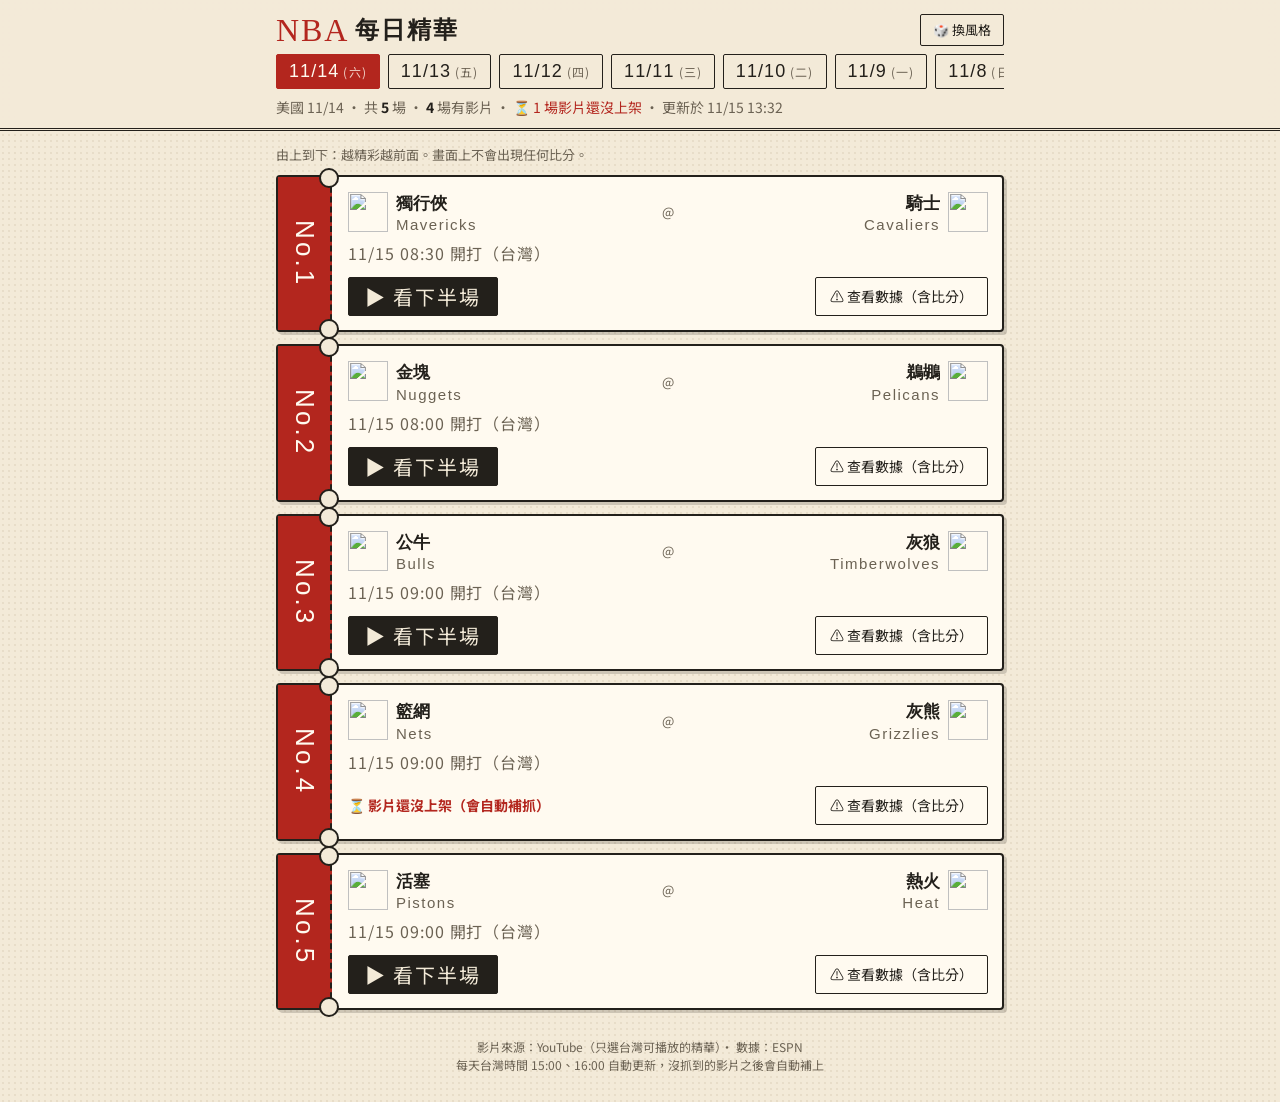
==== docs/index.html @ 46b01b5a "套用 C/D/E 三種主題並隨機切換 - C 復古票根、D 球衣撞色、E 電視轉播（docs/skins.css） - 每次開啟隨機選一種，右上「🎲 換風格」可切換，?skin=C 可指定 - D 主" ====
<!doctype html>
<html lang="zh-Hant">
<head>
<meta charset="utf-8">
<meta name="viewport" content="width=device-width, initial-scale=1, viewport-fit=cover">
<title>NBA 每日精華</title>
<meta name="description" content="每天 NBA 比賽精華，依精彩程度排序，不暴雷。">
<meta name="theme-color" content="#0f1115">
<link rel="icon" href="data:image/svg+xml,<svg xmlns='http://www.w3.org/2000/svg' viewBox='0 0 100 100'><text y='.9em' font-size='90'>🏀</text></svg>">
<link rel="preconnect" href="https://fonts.googleapis.com">
<link rel="preconnect" href="https://fonts.gstatic.com" crossorigin>
<link href="https://fonts.googleapis.com/css2?family=Anton&family=Barlow+Condensed:ital,wght@0,600;1,700;1,800&family=Bebas+Neue&family=Noto+Sans+TC:wght@400;700;900&family=Noto+Serif+TC:wght@700;900&display=swap" rel="stylesheet">
<script>
  // 隨機挑一種風格（C 復古票根 / D 球衣撞色 / E 電視轉播），網址 ?skin=C 可指定
  (function () {
    var S = ["C", "D", "E"], q = new URLSearchParams(location.search).get("skin");
    document.documentElement.dataset.skin = S.indexOf(q) >= 0 ? q : S[Math.floor(Math.random() * S.length)];
  })();
</script>
<link rel="stylesheet" href="style.css">
<link rel="stylesheet" href="skins.css">
</head>
<body>
<header class="top">
  <div class="wrap">
    <div class="titlebar">
      <h1><span class="h1a">NBA</span><span class="h1b">每日精華</span></h1>
      <button class="skin-btn" id="skin-btn" type="button" title="換一種風格">🎲 換風格</button>
    </div>
    <nav class="dates" id="dates" aria-label="選擇日期"></nav>
    <p class="summary" id="summary"></p>
  </div>
</header>

<main class="wrap">
  <p class="hint">由上到下：越精彩越前面。畫面上不會出現任何比分。</p>
  <ol class="games" id="games"></ol>
  <p class="empty" id="empty" hidden></p>
</main>

<footer class="wrap foot">
  影片來源：YouTube（只選台灣可播放的精華）· 數據：ESPN<br>
  每天台灣時間 15:00、16:00 自動更新，沒抓到的影片之後會自動補上
</footer>

<template id="tpl-game">
  <li class="game">
    <span class="stub"></span>
    <div class="row">
      <span class="rank"></span>
      <div class="teams">
        <div class="team away"><img alt="" loading="lazy"><span class="name"></span></div>
        <span class="at">@</span>
        <div class="team home"><img alt="" loading="lazy"><span class="name"></span></div>
      </div>
    </div>
    <div class="meta"><span class="time"></span><span class="tag"></span></div>
    <div class="actions">
      <button class="btn primary play" type="button">▶ 看下半場</button>
      <span class="status"></span>
      <button class="btn ghost box" type="button">⚠️ 查看數據（含比分）</button>
    </div>
    <div class="player" hidden>
      <div class="frame">
        <div class="yt"></div>
        <div class="cover">
          <button class="cover-btn" type="button">▶</button>
          <span class="cover-text"></span>
        </div>
      </div>
      <button class="btn sound" type="button" hidden></button>
      <div class="controls">
        <button class="btn small back30" type="button">⏪ 30 秒</button>
        <button class="btn small half" type="button">下半場</button>
        <button class="btn small fromstart" type="button">從頭看</button>
        <button class="btn small fs" type="button">⛶ 全螢幕</button>
        <button class="btn small close" type="button">✕ 關閉</button>
      </div>
    </div>
    <div class="boxscore" hidden></div>
  </li>
</template>

<script src="app.js"></script>
</body>
</html>
---- docs/style.css ----
:root {
  --bg: #0f1115;
  --surface: #181b22;
  --surface-2: #20242d;
  --border: #2a2f3a;
  --text: #e8eaee;
  --muted: #8b93a3;
  --accent: #ff7a1a;
  --accent-text: #1a0d02;
  --warn: #f2b84b;
  --radius: 14px;
  color-scheme: dark;
}
@media (prefers-color-scheme: light) {
  :root:not([data-theme="dark"]) {
    --bg: #f4f5f7;
    --surface: #ffffff;
    --surface-2: #eef0f3;
    --border: #dde1e7;
    --text: #15181e;
    --muted: #5f6878;
    --accent: #e8620a;
    --accent-text: #ffffff;
    --warn: #a86a00;
    color-scheme: light;
  }
}

* { box-sizing: border-box; }
html { -webkit-text-size-adjust: 100%; }
body {
  margin: 0;
  background: var(--bg);
  color: var(--text);
  font: 16px/1.5 -apple-system, BlinkMacSystemFont, "Segoe UI", "PingFang TC", "Noto Sans TC", "Microsoft JhengHei", sans-serif;
  overflow-x: hidden;
}
.wrap { max-width: 760px; margin: 0 auto; padding: 0 16px; }

/* ---------- header ---------- */
.top {
  position: sticky; top: 0; z-index: 10;
  background: color-mix(in srgb, var(--bg) 88%, transparent);
  backdrop-filter: blur(10px);
  -webkit-backdrop-filter: blur(10px);
  border-bottom: 1px solid var(--border);
  padding-top: env(safe-area-inset-top);
}
.titlebar { display: flex; align-items: center; justify-content: space-between; gap: 10px; padding: 14px 0 8px; }
h1 { font-size: 20px; margin: 0; letter-spacing: .02em; display: flex; gap: 6px; align-items: center; }
.skin-btn { font: inherit; font-size: 13px; border: 1px solid var(--border); background: var(--surface); color: var(--text); border-radius: 999px; padding: 5px 12px; cursor: pointer; flex: 0 0 auto; }
.stub { display: none; }
.dates {
  display: flex; gap: 8px; overflow-x: auto; padding-bottom: 8px;
  scrollbar-width: none;
}
.dates::-webkit-scrollbar { display: none; }
.date-chip {
  flex: 0 0 auto;
  border: 1px solid var(--border); background: var(--surface);
  color: var(--text); border-radius: 999px;
  padding: 6px 12px; font: inherit; font-size: 14px; cursor: pointer;
}
.date-chip small { color: var(--muted); margin-left: 4px; }
.date-chip[aria-current="true"] { background: var(--accent); border-color: var(--accent); color: var(--accent-text); }
.date-chip[aria-current="true"] small { color: inherit; opacity: .8; }
.summary { margin: 0; padding: 0 0 10px; font-size: 14px; color: var(--muted); }
.summary b { color: var(--text); }
.summary .waiting { color: var(--warn); }

.hint { color: var(--muted); font-size: 13px; margin: 14px 0 10px; }
.empty { color: var(--muted); text-align: center; padding: 40px 0; }

/* ---------- game card ---------- */
.games { list-style: none; margin: 0; padding: 0; display: grid; gap: 12px; }
.game {
  position: relative;
  background: var(--surface); border: 1px solid var(--border);
  border-radius: var(--radius); padding: 14px;
}
.row { display: flex; align-items: center; gap: 12px; }
.rank {
  flex: 0 0 28px; height: 28px; border-radius: 50%;
  display: grid; place-items: center;
  background: var(--surface-2); color: var(--muted);
  font-size: 13px; font-weight: 700;
}
.teams { flex: 1; display: flex; align-items: center; gap: 8px; min-width: 0; }
.team { flex: 1; display: flex; align-items: center; gap: 8px; min-width: 0; }
.team.home { flex-direction: row-reverse; text-align: right; }
.team img { width: 40px; height: 40px; object-fit: contain; flex: 0 0 auto; }
.team .name { font-weight: 700; font-size: 17px; white-space: nowrap; overflow: hidden; text-overflow: ellipsis; }
.team .name small { display: block; font-weight: 400; font-size: 12px; color: var(--muted); }
.at { color: var(--muted); font-size: 13px; flex: 0 0 auto; }

.meta { display: flex; gap: 10px; flex-wrap: wrap; margin: 8px 0 0 40px; font-size: 13px; color: var(--muted); }
.tag:empty { display: none; }
.tag { background: var(--surface-2); border-radius: 6px; padding: 0 6px; }

.actions { display: flex; flex-wrap: wrap; align-items: center; gap: 8px; margin-top: 12px; }
.status { font-size: 14px; color: var(--warn); }
.status:empty { display: none; }
.actions .box { margin-left: auto; }

.btn {
  font: inherit; font-size: 14px; cursor: pointer;
  border-radius: 10px; padding: 8px 14px;
  border: 1px solid var(--border); background: var(--surface-2); color: var(--text);
}
.btn.primary { background: var(--accent); border-color: var(--accent); color: var(--accent-text); font-weight: 700; }
.btn.ghost { background: transparent; color: var(--muted); }
.btn.small { padding: 6px 10px; font-size: 13px; }
.btn:disabled { opacity: .4; cursor: default; }
.btn[hidden] { display: none; }

/* ---------- player ---------- */
.player { margin-top: 12px; }
.frame {
  position: relative; width: 100%; aspect-ratio: 16 / 9;
  background: #000; border-radius: 10px; overflow: hidden;
}
.frame:fullscreen { border-radius: 0; aspect-ratio: auto; }
.frame:-webkit-full-screen { border-radius: 0; }
.yt, .frame iframe { position: absolute; inset: 0; width: 100%; height: 100%; border: 0; }
/* 蓋住 YouTube 的暫停推薦、片尾推薦、縮圖，避免暴雷 */
.cover {
  position: absolute; inset: 0; z-index: 2;
  display: flex; flex-direction: column; align-items: center; justify-content: center; gap: 10px;
  background: #0b0d11; color: #c9ced8;
}
.cover[hidden] { display: none; }
.cover-btn {
  width: 72px; height: 72px; border-radius: 50%;
  border: 0; background: var(--accent); color: var(--accent-text);
  font-size: 28px; cursor: pointer; padding-left: 6px;
}
.cover-text { font-size: 14px; }
.controls { display: flex; flex-wrap: wrap; gap: 6px; margin-top: 8px; }
.btn.sound { width: 100%; margin-top: 8px; background: var(--warn); border-color: var(--warn); color: #1a1200; font-weight: 700; }
.btn.sound[hidden] { display: none; }

/* ---------- box score ---------- */
.boxscore { margin-top: 12px; border-top: 1px dashed var(--border); padding-top: 12px; }
.boxscore h3 { font-size: 15px; margin: 14px 0 6px; display: flex; align-items: center; gap: 8px; }
.boxscore h3 img { width: 22px; height: 22px; }
.scroll { overflow-x: auto; -webkit-overflow-scrolling: touch; }
table { border-collapse: collapse; font-size: 13px; width: 100%; white-space: nowrap; font-variant-numeric: tabular-nums; }
th, td { padding: 5px 7px; text-align: right; border-bottom: 1px solid var(--border); }
th { color: var(--muted); font-weight: 600; font-size: 12px; }
th:first-child, td:first-child { text-align: left; position: sticky; left: 0; background: var(--surface); }
tr.bench-start td { border-top: 2px solid var(--border); }
tr.total td { font-weight: 700; }
tr.dnp td { color: var(--muted); }
td.pts { font-weight: 700; }
.pos { color: var(--muted); font-size: 11px; margin-left: 4px; }

.foot { color: var(--muted); font-size: 12px; text-align: center; padding: 28px 16px calc(28px + env(safe-area-inset-bottom)); }

@media (max-width: 420px) {
  .team img { width: 32px; height: 32px; }
  .team .name { font-size: 15px; }
  .meta { margin-left: 0; }
}
---- docs/skins.css ----
/* =========================================================
   三種主題（由 <html data-skin="C|D|E"> 決定）
   C 復古票根 / D 球衣撞色 / E 電視轉播
   共用版面在 style.css，這裡只換顏色、字體和裝飾。
   ========================================================= */

/* ---------------------------------------------------------
   C. 復古票根：米色紙張、每場是一張門票、左側票根印排名
   --------------------------------------------------------- */
:root[data-skin="C"] {
  --bg: #f3ead8; --surface: #fffaf0; --surface-2: #efe4cc; --border: #23201b;
  --text: #23201b; --muted: #6b6253; --accent: #b3261e; --accent-text: #fffaf0; --warn: #b3261e;
  color-scheme: light;
}
[data-skin="C"] body {
  background-color: var(--bg);
  background-image: radial-gradient(rgba(120, 90, 40, .09) 1px, transparent 1px);
  background-size: 6px 6px;
}
[data-skin="C"] .top { background: color-mix(in srgb, var(--bg) 92%, transparent); border-bottom: 3px double var(--border); }
[data-skin="C"] h1 { font: 400 32px/1 "Bebas Neue", "Noto Serif TC", serif; color: var(--accent); letter-spacing: .06em; }
[data-skin="C"] h1 .h1b { font-family: "Noto Serif TC", serif; font-weight: 900; font-size: 24px; color: var(--text); }
[data-skin="C"] .skin-btn { border: 1.5px solid var(--border); border-radius: 2px; background: transparent; }
[data-skin="C"] .date-chip { border: 1.5px solid var(--border); border-radius: 2px; background: transparent; font-family: "Bebas Neue", sans-serif; font-size: 18px; letter-spacing: .06em; padding: 3px 12px; }
[data-skin="C"] .date-chip small { font-family: "Noto Sans TC", sans-serif; font-size: 12px; }
[data-skin="C"] .date-chip[aria-current="true"] { background: var(--accent); border-color: var(--accent); }
[data-skin="C"] .game {
  border: 2px solid var(--border); border-radius: 4px; padding-left: 70px;
  box-shadow: 3px 3px 0 rgba(35, 32, 27, .18);
}
[data-skin="C"] .stub {
  display: grid; place-items: center; position: absolute; left: 0; top: 0; bottom: 0; width: 54px;
  background: var(--accent); color: var(--accent-text); border-right: 2px dashed var(--border);
  font: 400 26px "Bebas Neue", sans-serif; letter-spacing: .12em; writing-mode: vertical-rl;
}
[data-skin="C"] .stub::before, [data-skin="C"] .stub::after { /* 票根打孔 */
  content: ""; position: absolute; right: -9px; width: 16px; height: 16px; border-radius: 50%;
  background: var(--bg); border: 2px solid var(--border);
}
[data-skin="C"] .stub::before { top: -9px; }
[data-skin="C"] .stub::after { bottom: -9px; }
[data-skin="C"] .game[data-pending] .stub { background: #8f8676; }
[data-skin="C"] .rank { display: none; }
[data-skin="C"] .team .name { font-family: "Noto Serif TC", serif; font-weight: 900; }
[data-skin="C"] .team .name small { font: 400 15px "Bebas Neue", sans-serif; letter-spacing: .1em; }
[data-skin="C"] .meta { margin-left: 0; font: 400 16px "Bebas Neue", "Noto Sans TC", sans-serif; letter-spacing: .06em; }
[data-skin="C"] .tag { background: transparent; border: 1px solid var(--border); border-radius: 2px; }
[data-skin="C"] .btn { border-radius: 2px; border: 1.5px solid var(--border); background: transparent; }
[data-skin="C"] .btn.primary { background: var(--text); color: var(--bg); border-color: var(--text); font: 400 20px "Bebas Neue", "Noto Sans TC", sans-serif; letter-spacing: .1em; padding: 4px 16px; }
[data-skin="C"] .btn.ghost { color: var(--text); }
[data-skin="C"] .btn.sound { background: var(--accent); color: var(--accent-text); border-color: var(--accent); }
[data-skin="C"] .status { font-weight: 700; }
[data-skin="C"] .frame { border-radius: 2px; border: 2px solid var(--border); }
[data-skin="C"] .cover-btn { background: var(--accent); color: var(--accent-text); }
[data-skin="C"] .boxscore { border-top: 2px dashed var(--border); }
[data-skin="C"] .boxscore h3 { font-family: "Noto Serif TC", serif; }

/* ---------------------------------------------------------
   D. 球衣撞色：卡片用兩隊代表色斜切對撞、網眼布紋、大號碼浮水印
   --------------------------------------------------------- */
:root[data-skin="D"] {
  --bg: #101114; --surface: #1b1d22; --surface-2: #2a2d35; --border: #2f333d;
  --text: #ffffff; --muted: #c9cdd6; --accent: #ffc72c; --accent-text: #111111; --warn: #ffc72c;
  color-scheme: dark;
}
[data-skin="D"] body {
  background-color: var(--bg);
  background-image: radial-gradient(circle, rgba(255, 255, 255, .06) 1.2px, transparent 1.4px);
  background-size: 7px 7px;
}
[data-skin="D"] h1 { font: 400 30px/1 "Anton", "Noto Sans TC", sans-serif; text-transform: uppercase; }
[data-skin="D"] h1 .h1b { color: var(--accent); font-family: "Noto Sans TC", sans-serif; font-weight: 900; font-size: 24px; }
[data-skin="D"] .skin-btn, [data-skin="D"] .date-chip { border: 0; background: var(--surface-2); }
[data-skin="D"] .date-chip[aria-current="true"] { background: var(--accent); color: var(--accent-text); }
[data-skin="D"] .game {
  border: 0; border-radius: 14px; overflow: hidden; color: #fff;
  /* 撞色只畫在卡片上方（展開 box score 時下方維持深色） */
  background:
    linear-gradient(115deg, var(--a, #333) 0 49.6%, #fff 49.6% 50.4%, var(--h, #555) 50.4% 100%) top / 100% 250px no-repeat,
    var(--surface);
  box-shadow: 0 8px 24px rgba(0, 0, 0, .45);
}
[data-skin="D"] .game::after { /* 大號碼浮水印 */
  content: attr(data-rank); position: absolute; left: 50%; top: -22px; transform: translateX(-50%);
  font: 400 110px/1 "Anton", sans-serif; color: rgba(255, 255, 255, .14); pointer-events: none;
}
[data-skin="D"] .game > * { position: relative; z-index: 1; }
[data-skin="D"] .rank { display: none; }
[data-skin="D"] .team img { background: #fff; border-radius: 50%; padding: 4px; box-shadow: 0 2px 6px rgba(0, 0, 0, .35); }
[data-skin="D"] .team .name { font-weight: 900; text-shadow: 0 2px 6px rgba(0, 0, 0, .4); }
[data-skin="D"] .team .name small { color: rgba(255, 255, 255, .8); }
[data-skin="D"] .at { color: rgba(255, 255, 255, .8); }
[data-skin="D"] .meta { color: rgba(255, 255, 255, .85); margin-left: 0; }
[data-skin="D"] .tag { background: rgba(0, 0, 0, .3); }
[data-skin="D"] .btn { border-radius: 999px; }
[data-skin="D"] .btn.primary { background: #fff; color: #111; border-color: #fff; font: 400 17px "Anton", "Noto Sans TC", sans-serif; letter-spacing: .05em; }
[data-skin="D"] .btn.ghost, [data-skin="D"] .btn.small { background: rgba(0, 0, 0, .38); border-color: transparent; color: #fff; }
[data-skin="D"] .status { background: rgba(0, 0, 0, .38); color: #fff; padding: 4px 12px; border-radius: 999px; font-weight: 700; }
[data-skin="D"] .boxscore { background: var(--surface); border-radius: 10px; border-top: 0; padding: 10px; }
[data-skin="D"] .cover-btn { background: var(--accent); color: var(--accent-text); }
[data-skin="D"] .btn.sound { border-radius: 999px; }

/* ---------------------------------------------------------
   E. 電視轉播：深藍背景、白色字幕條卡片、紅色斜切色塊、斜體窄字
   --------------------------------------------------------- */
:root[data-skin="E"] {
  --bg: #071433; --surface: #0d2a6b; --surface-2: #163a8a; --border: #2a4a92;
  --text: #ffffff; --muted: #b8c4e0; --accent: #d50a0a; --accent-text: #ffffff; --warn: #ffd34d;
  color-scheme: dark;
}
[data-skin="E"] body { background: linear-gradient(160deg, #0d2a6b, #071433 55%) fixed; }
[data-skin="E"] .top { background: rgba(7, 20, 51, .9); border-bottom: 3px solid var(--accent); }
[data-skin="E"] h1 { gap: 0; font: italic 800 26px/1 "Barlow Condensed", "Noto Sans TC", sans-serif; text-transform: uppercase; }
[data-skin="E"] h1 span { padding: 6px 12px; transform: skewX(-12deg); }
[data-skin="E"] h1 .h1a { background: var(--accent); }
[data-skin="E"] h1 .h1b { background: #fff; color: #0d2a6b; font-style: normal; font-family: "Noto Sans TC", sans-serif; font-weight: 900; font-size: 20px; }
[data-skin="E"] .skin-btn { border-radius: 0; transform: skewX(-12deg); background: transparent; border: 2px solid #fff; }
[data-skin="E"] .date-chip { border-radius: 0; transform: skewX(-12deg); background: rgba(255, 255, 255, .08); border: 0; font: italic 700 17px "Barlow Condensed", sans-serif; }
[data-skin="E"] .date-chip[aria-current="true"] { background: var(--accent); color: #fff; }
[data-skin="E"] .game {
  /* 卡片內部改成白底深藍字 */
  --text: #0d1c3d; --muted: #4a5672; --surface: #ffffff; --surface-2: #e3e8f2; --border: #c5cee0; --warn: #d50a0a;
  color: var(--text);
  background: linear-gradient(180deg, #ffffff, #e4e9f3);
  border: 0; border-left: 8px solid var(--accent); border-radius: 3px;
  box-shadow: 0 6px 18px rgba(0, 0, 0, .35);
}
[data-skin="E"] .rank { background: transparent; color: var(--accent); font: italic 800 30px "Barlow Condensed", sans-serif; }
[data-skin="E"] .team .name { font-weight: 900; }
[data-skin="E"] .team .name small { font: italic 700 13px "Barlow Condensed", sans-serif; text-transform: uppercase; letter-spacing: .06em; }
[data-skin="E"] .tag { background: #0d2a6b; color: #fff; border-radius: 0; font: italic 600 13px "Barlow Condensed", sans-serif; padding: 1px 8px; }
[data-skin="E"] .btn { border-radius: 0; transform: skewX(-10deg); }
[data-skin="E"] .btn.primary { background: var(--accent); border-color: var(--accent); font: italic 800 19px "Barlow Condensed", "Noto Sans TC", sans-serif; text-transform: uppercase; padding: 5px 18px; }
[data-skin="E"] .btn.ghost { border: 2px solid #0d2a6b; color: #0d2a6b; font-weight: 700; }
[data-skin="E"] .btn.small { background: #0d2a6b; color: #fff; border-color: #0d2a6b; }
[data-skin="E"] .btn.sound { background: #ffd34d; border-color: #ffd34d; }
[data-skin="E"] .status { font-weight: 900; }
[data-skin="E"] .frame { border-radius: 0; }
[data-skin="E"] .cover-btn { background: var(--accent); color: #fff; }
[data-skin="E"] .boxscore { border-top: 2px solid #0d2a6b; }
[data-skin="E"] .hint, [data-skin="E"] .foot { color: var(--muted); }
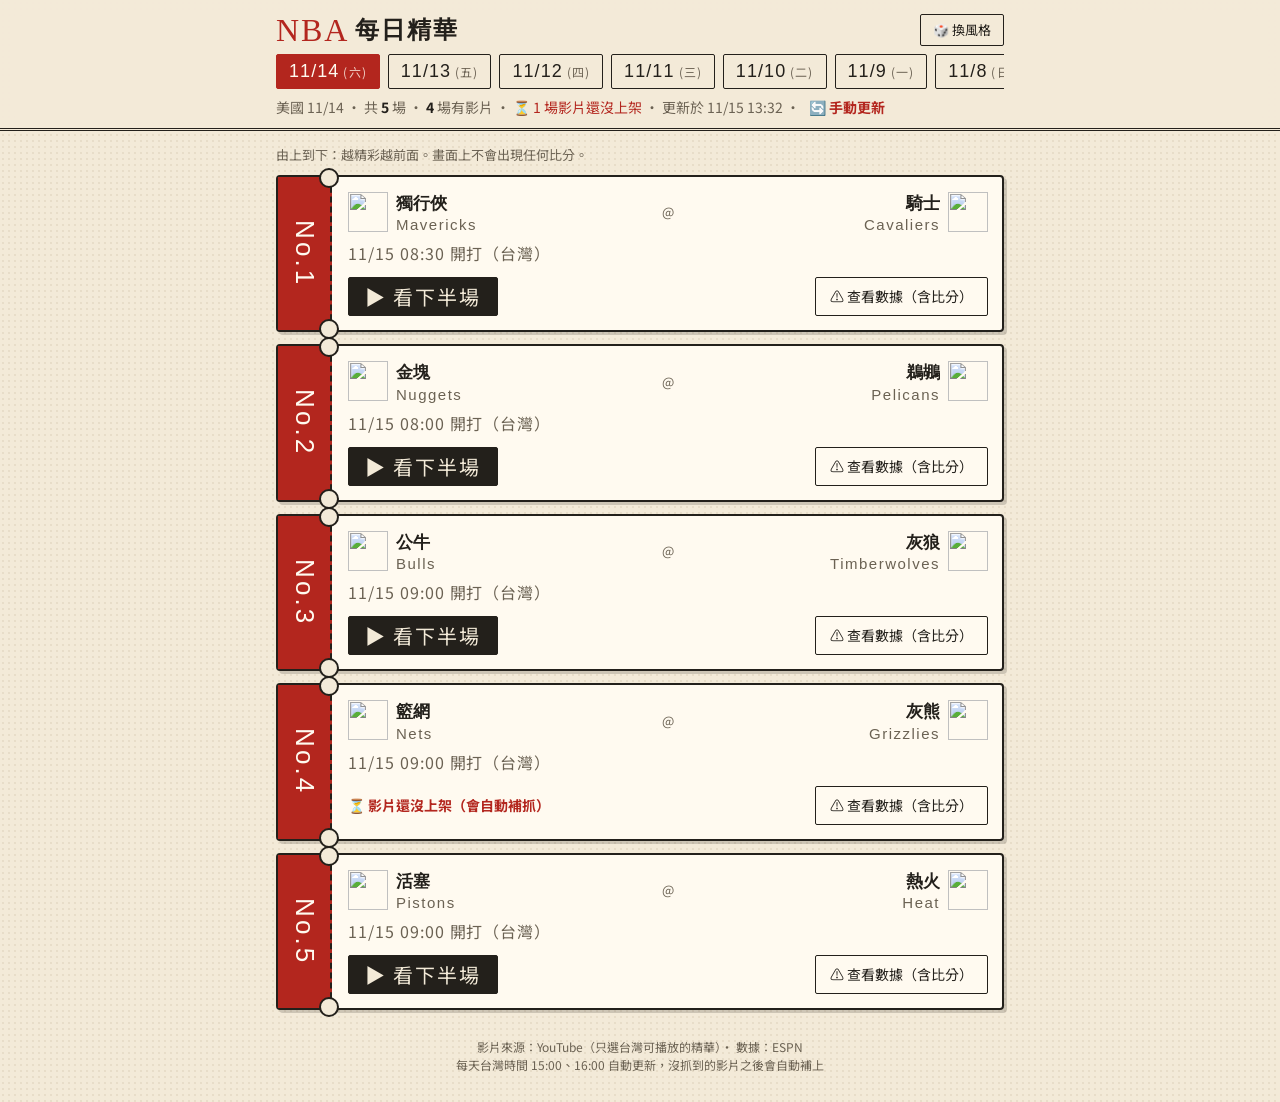
==== commit a0c7a0f8: "影片來源改以 GAMETIME HIGHLIGHTS 為主，停用 TRAV13SO100；排除 SD 影片；加入手動更新連結 Co-Authored-By: Claude Opus 5.5 <nore" ====
--- a/docs/index.html
+++ b/docs/index.html
@@ -28,7 +28,8 @@
       <button class="skin-btn" id="skin-btn" type="button" title="換一種風格">🎲 換風格</button>
     </div>
     <nav class="dates" id="dates" aria-label="選擇日期"></nav>
-    <p class="summary" id="summary"></p>
+    <p class="summary"><span id="summary"></span>
+      <a class="refresh" href="https://github.com/kenaigogo-lang/DailyHighlight/actions/workflows/update.yml" target="_blank" rel="noopener" title="到 GitHub 按 Run workflow，約 1 分鐘後重新整理本頁">🔄 手動更新</a></p>
   </div>
 </header>
 
--- a/docs/style.css
+++ b/docs/style.css
@@ -66,6 +66,7 @@
 .date-chip[aria-current="true"] small { color: inherit; opacity: .8; }
 .summary { margin: 0; padding: 0 0 10px; font-size: 14px; color: var(--muted); }
 .summary b { color: var(--text); }
+.summary .refresh { margin-left: 6px; color: var(--accent); text-decoration: none; white-space: nowrap; font-weight: 700; }
 .summary .waiting { color: var(--warn); }
 
 .hint { color: var(--muted); font-size: 13px; margin: 14px 0 10px; }
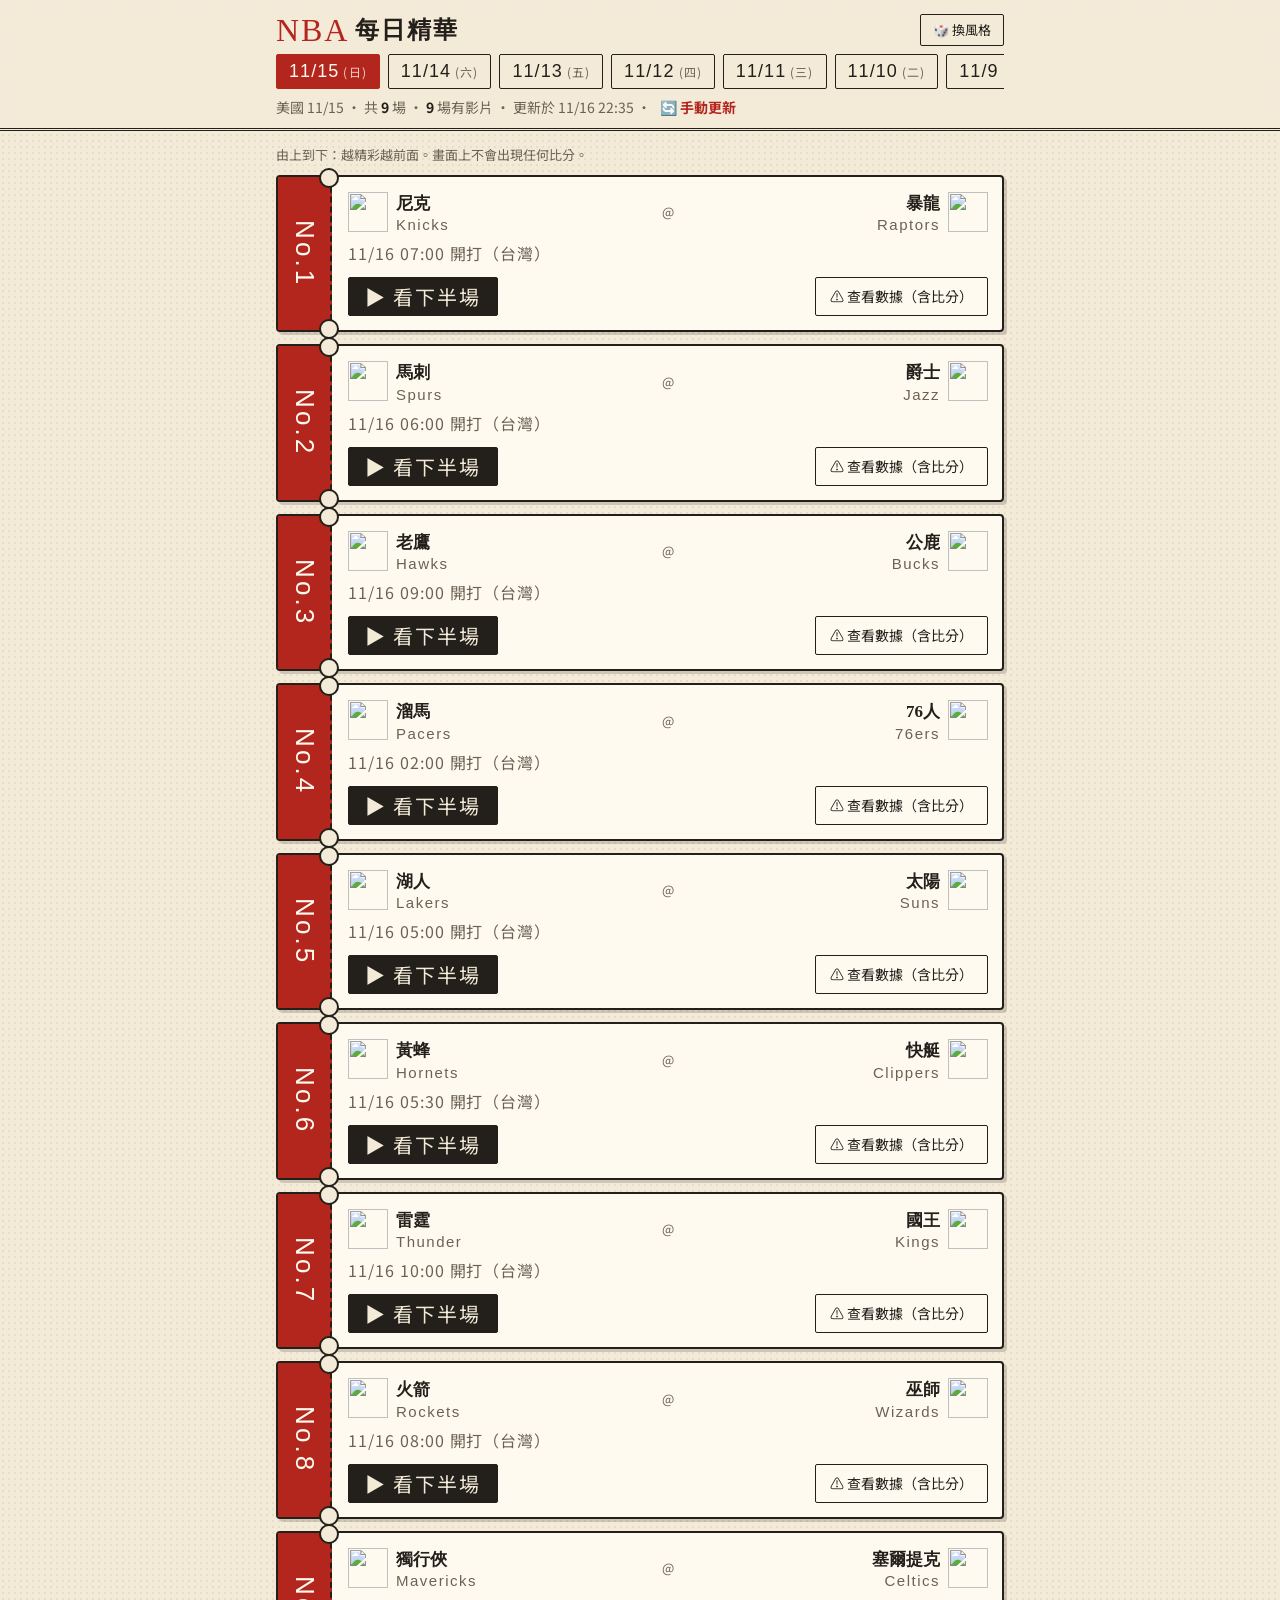
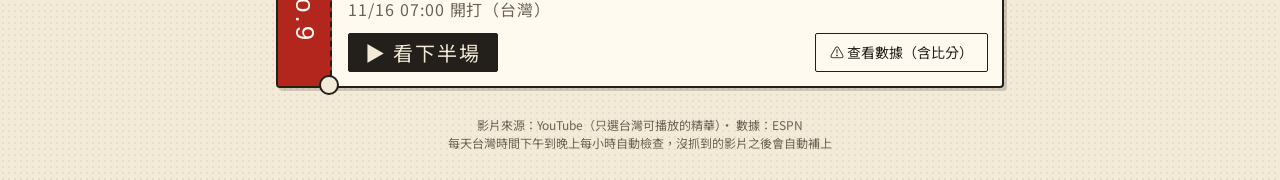
==== commit 1019c1c9: "排程改為台灣時間 13:17～23:17 每小時一次，避免 GitHub 排程延遲或跳過 Co-Authored-By: Claude Opus 5.5 <noreply@anthropic.com>" ====
--- a/docs/index.html
+++ b/docs/index.html
@@ -41,7 +41,7 @@
 
 <footer class="wrap foot">
   影片來源：YouTube（只選台灣可播放的精華）· 數據：ESPN<br>
-  每天台灣時間 15:00、16:00 自動更新，沒抓到的影片之後會自動補上
+  每天台灣時間下午到晚上每小時自動檢查，沒抓到的影片之後會自動補上
 </footer>
 
 <template id="tpl-game">
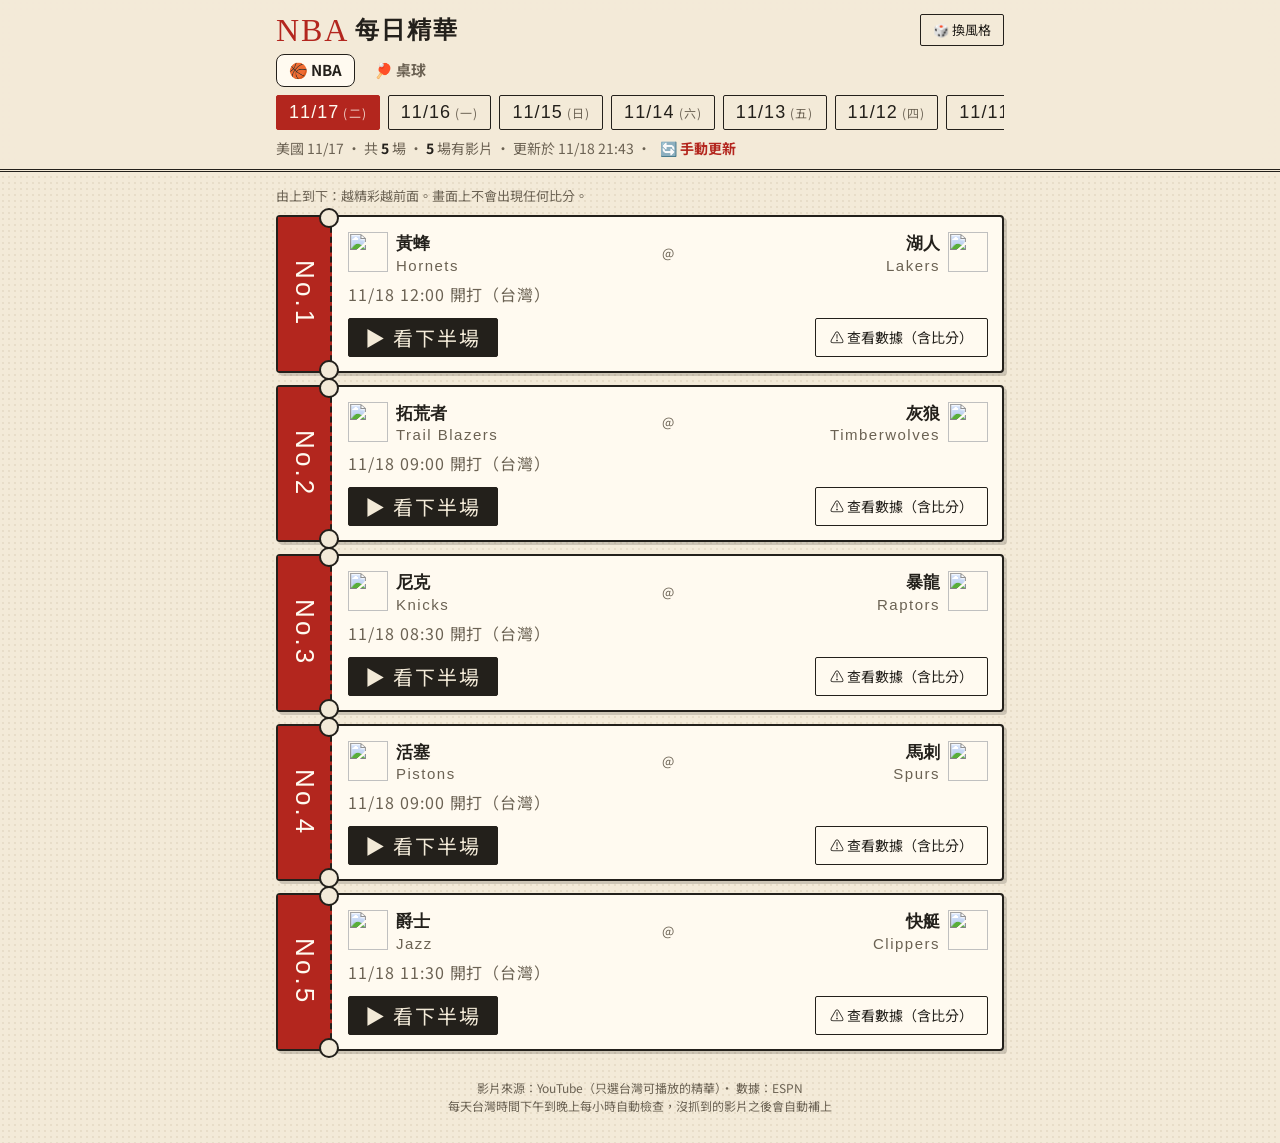
==== commit 7d72522f: "新增桌球分頁：WTT／ITTF 大賽男女單打精華 - scripts/fetch_tt.py：讀 WTT 行事曆與公開靜態成績檔（不偽裝來源）   收錄大滿貫、冠軍賽、球星挑戰賽、總決賽、世界盃、世錦" ====
--- a/docs/index.html
+++ b/docs/index.html
@@ -13,8 +13,12 @@
 <script>
   // 隨機挑一種風格（C 復古票根 / D 球衣撞色 / E 電視轉播），網址 ?skin=C 可指定
   (function () {
-    var S = ["C", "D", "E"], q = new URLSearchParams(location.search).get("skin");
-    document.documentElement.dataset.skin = S.indexOf(q) >= 0 ? q : S[Math.floor(Math.random() * S.length)];
+    // 同一次瀏覽中切換分頁時沿用同一種風格
+    var S = ["C", "D", "E"], q = new URLSearchParams(location.search).get("skin"), k = null;
+    try { k = sessionStorage.getItem("skin"); } catch (e) {}
+    var s = S.indexOf(q) >= 0 ? q : S.indexOf(k) >= 0 ? k : S[Math.floor(Math.random() * S.length)];
+    document.documentElement.dataset.skin = s;
+    try { sessionStorage.setItem("skin", s); } catch (e) {}
   })();
 </script>
 <link rel="stylesheet" href="style.css">
@@ -27,6 +31,7 @@
       <h1><span class="h1a">NBA</span><span class="h1b">每日精華</span></h1>
       <button class="skin-btn" id="skin-btn" type="button" title="換一種風格">🎲 換風格</button>
     </div>
+    <nav class="tabs" aria-label="運動"><a class="tab" href="./" aria-current="page">🏀 NBA</a><a class="tab" href="tt.html">🏓 桌球</a></nav>
     <nav class="dates" id="dates" aria-label="選擇日期"></nav>
     <p class="summary"><span id="summary"></span>
       <a class="refresh" href="https://github.com/kenaigogo-lang/DailyHighlight/actions/workflows/update.yml" target="_blank" rel="noopener" title="到 GitHub 按 Run workflow，約 1 分鐘後重新整理本頁">🔄 手動更新</a></p>
@@ -82,6 +87,7 @@
   </li>
 </template>
 
+<script src="common.js"></script>
 <script src="app.js"></script>
 </body>
 </html>
--- a/docs/style.css
+++ b/docs/style.css
@@ -73,7 +73,7 @@
 .empty { color: var(--muted); text-align: center; padding: 40px 0; }
 
 /* ---------- game card ---------- */
-.games { list-style: none; margin: 0; padding: 0; display: grid; gap: 12px; }
+.games { list-style: none; margin: 0; padding: 0; display: grid; grid-template-columns: minmax(0, 1fr); gap: 12px; }
 .game {
   position: relative;
   background: var(--surface); border: 1px solid var(--border);
@@ -162,3 +162,17 @@
   .team .name { font-size: 15px; }
   .meta { margin-left: 0; }
 }
+
+/* ---------- 分頁（NBA／桌球） ---------- */
+.tabs { display: flex; gap: 6px; padding-bottom: 8px; }
+.tab { text-decoration: none; color: var(--muted); font-weight: 700; font-size: 15px; padding: 4px 12px; border-radius: 8px; border: 1px solid transparent; }
+.tab[aria-current="page"] { color: var(--text); border-color: var(--border); background: var(--surface); }
+
+/* ---------- 桌球：輪次 ---------- */
+.evtabs { margin-top: 14px; padding-bottom: 0; }
+.round { margin: 18px 0 8px; }
+.round-title { font-size: 18px; margin: 0 0 10px; display: flex; align-items: center; gap: 8px; }
+.round.locked .round-title { color: var(--muted); }
+.lock-note { color: var(--muted); font-size: 14px; margin: 0; }
+.btn.unlock { width: 100%; padding: 12px; font-weight: 700; border-style: dashed; }
+.team img.flagimg { width: 34px; height: 24px; object-fit: cover; border-radius: 3px; box-shadow: 0 0 0 1px rgba(0,0,0,.15); }
--- a/docs/skins.css
+++ b/docs/skins.css
@@ -139,3 +139,6 @@
 [data-skin="E"] .cover-btn { background: var(--accent); color: #fff; }
 [data-skin="E"] .boxscore { border-top: 2px solid #0d2a6b; }
 [data-skin="E"] .hint, [data-skin="E"] .foot { color: var(--muted); }
+
+/* 桌球：國旗維持長方形 */
+[data-skin="D"] .team img.flagimg { background: transparent; border-radius: 3px; padding: 0; }
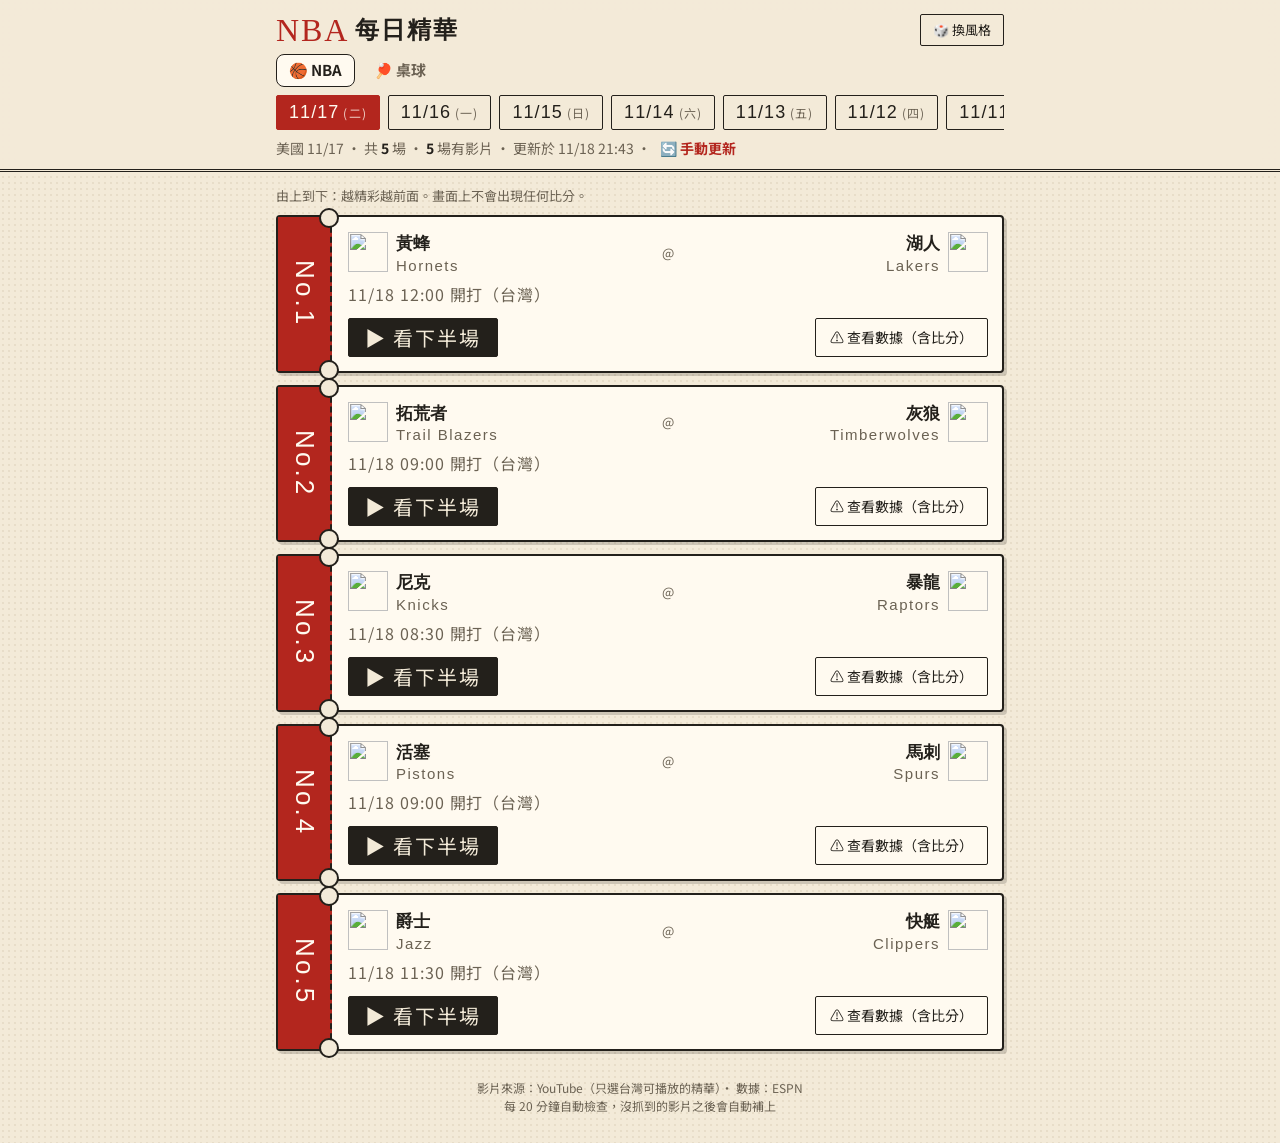
==== commit 461a9eb8: "NBA 與桌球合併成同一個更新流程，每 20 分鐘執行 - update.yml 依序跑 fetch.py 與 fetch_tt.py，cron-job.org 只需觸發一個流程 - 移除 updat" ====
--- a/docs/index.html
+++ b/docs/index.html
@@ -46,7 +46,7 @@
 
 <footer class="wrap foot">
   影片來源：YouTube（只選台灣可播放的精華）· 數據：ESPN<br>
-  每天台灣時間下午到晚上每小時自動檢查，沒抓到的影片之後會自動補上
+  每 20 分鐘自動檢查，沒抓到的影片之後會自動補上
 </footer>
 
 <template id="tpl-game">
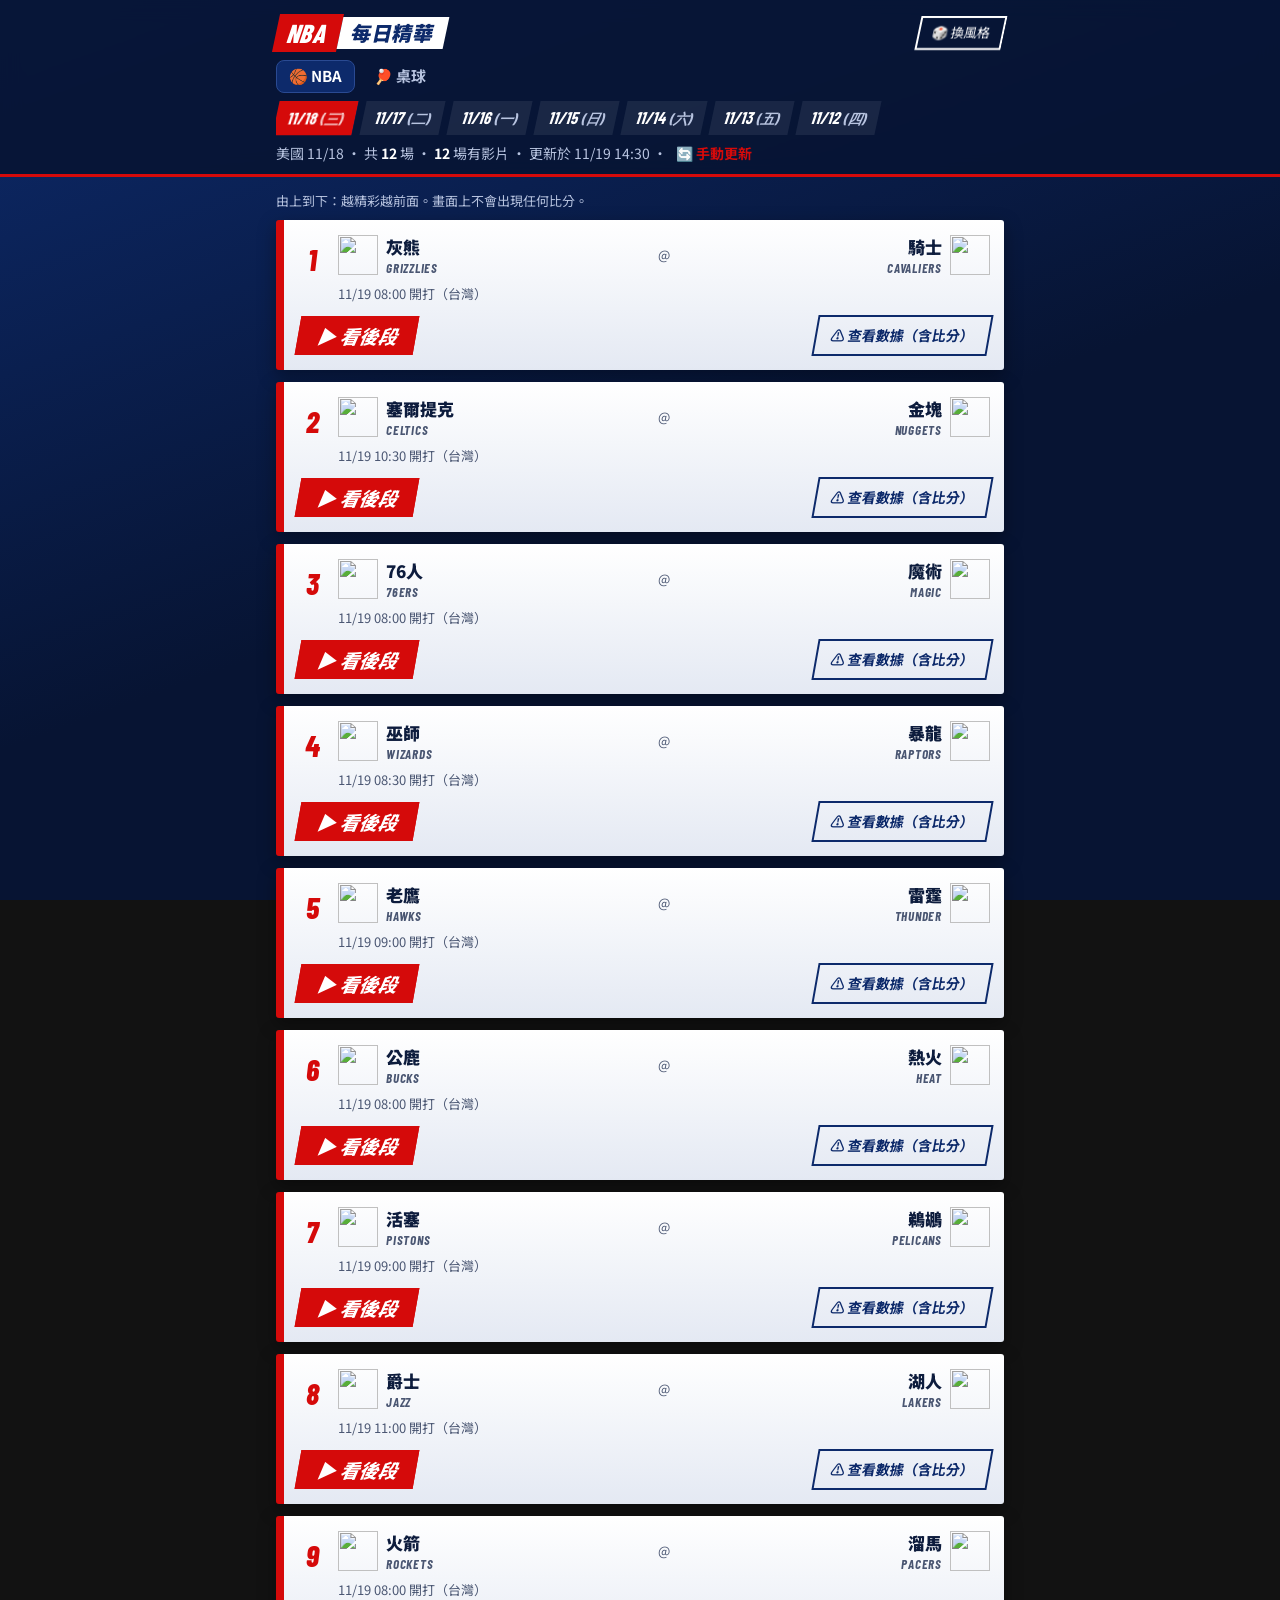
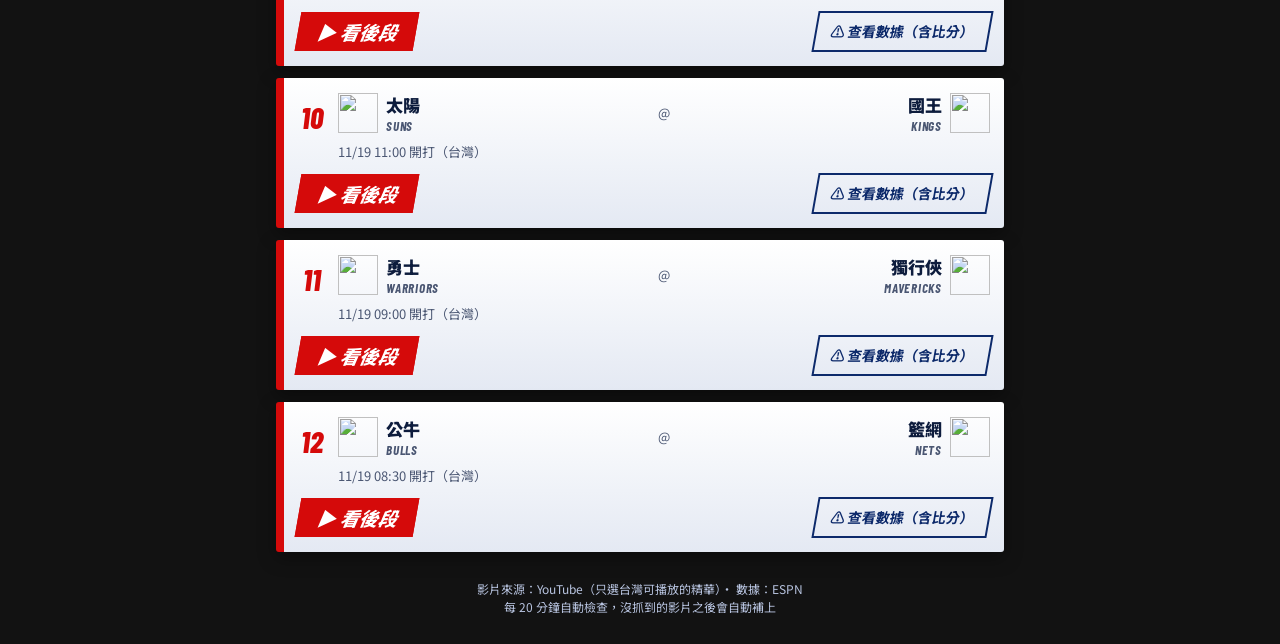
==== commit ad99f3b3: "修正桌球影片卡在載入中；NBA 改從 80% 開始播 - 桌球頁沒有「從頭看」按鈕，播放器程式找不到按鈕而中斷 → 選用按鈕找不到就略過 - 加入失敗出路：YouTube 載入逾時、影片錯誤時顯示原因" ====
--- a/docs/index.html
+++ b/docs/index.html
@@ -62,7 +62,7 @@
     </div>
     <div class="meta"><span class="time"></span><span class="tag"></span></div>
     <div class="actions">
-      <button class="btn primary play" type="button">▶ 看下半場</button>
+      <button class="btn primary play" type="button">▶ 看後段</button>
       <span class="status"></span>
       <button class="btn ghost box" type="button">⚠️ 查看數據（含比分）</button>
     </div>
@@ -77,7 +77,7 @@
       <button class="btn sound" type="button" hidden></button>
       <div class="controls">
         <button class="btn small back30" type="button">⏪ 30 秒</button>
-        <button class="btn small half" type="button">下半場</button>
+        <button class="btn small half" type="button">⏩ 跳到後段</button>
         <button class="btn small fromstart" type="button">從頭看</button>
         <button class="btn small fs" type="button">⛶ 全螢幕</button>
         <button class="btn small close" type="button">✕ 關閉</button>
--- a/docs/style.css
+++ b/docs/style.css
@@ -176,3 +176,5 @@
 .lock-note { color: var(--muted); font-size: 14px; margin: 0; }
 .btn.unlock { width: 100%; padding: 12px; font-weight: 700; border-style: dashed; }
 .team img.flagimg { width: 34px; height: 24px; object-fit: cover; border-radius: 3px; box-shadow: 0 0 0 1px rgba(0,0,0,.15); }
+
+.cover-link { color: #fff; font-size: 14px; text-decoration: underline; padding: 6px 16px; text-align: center; }
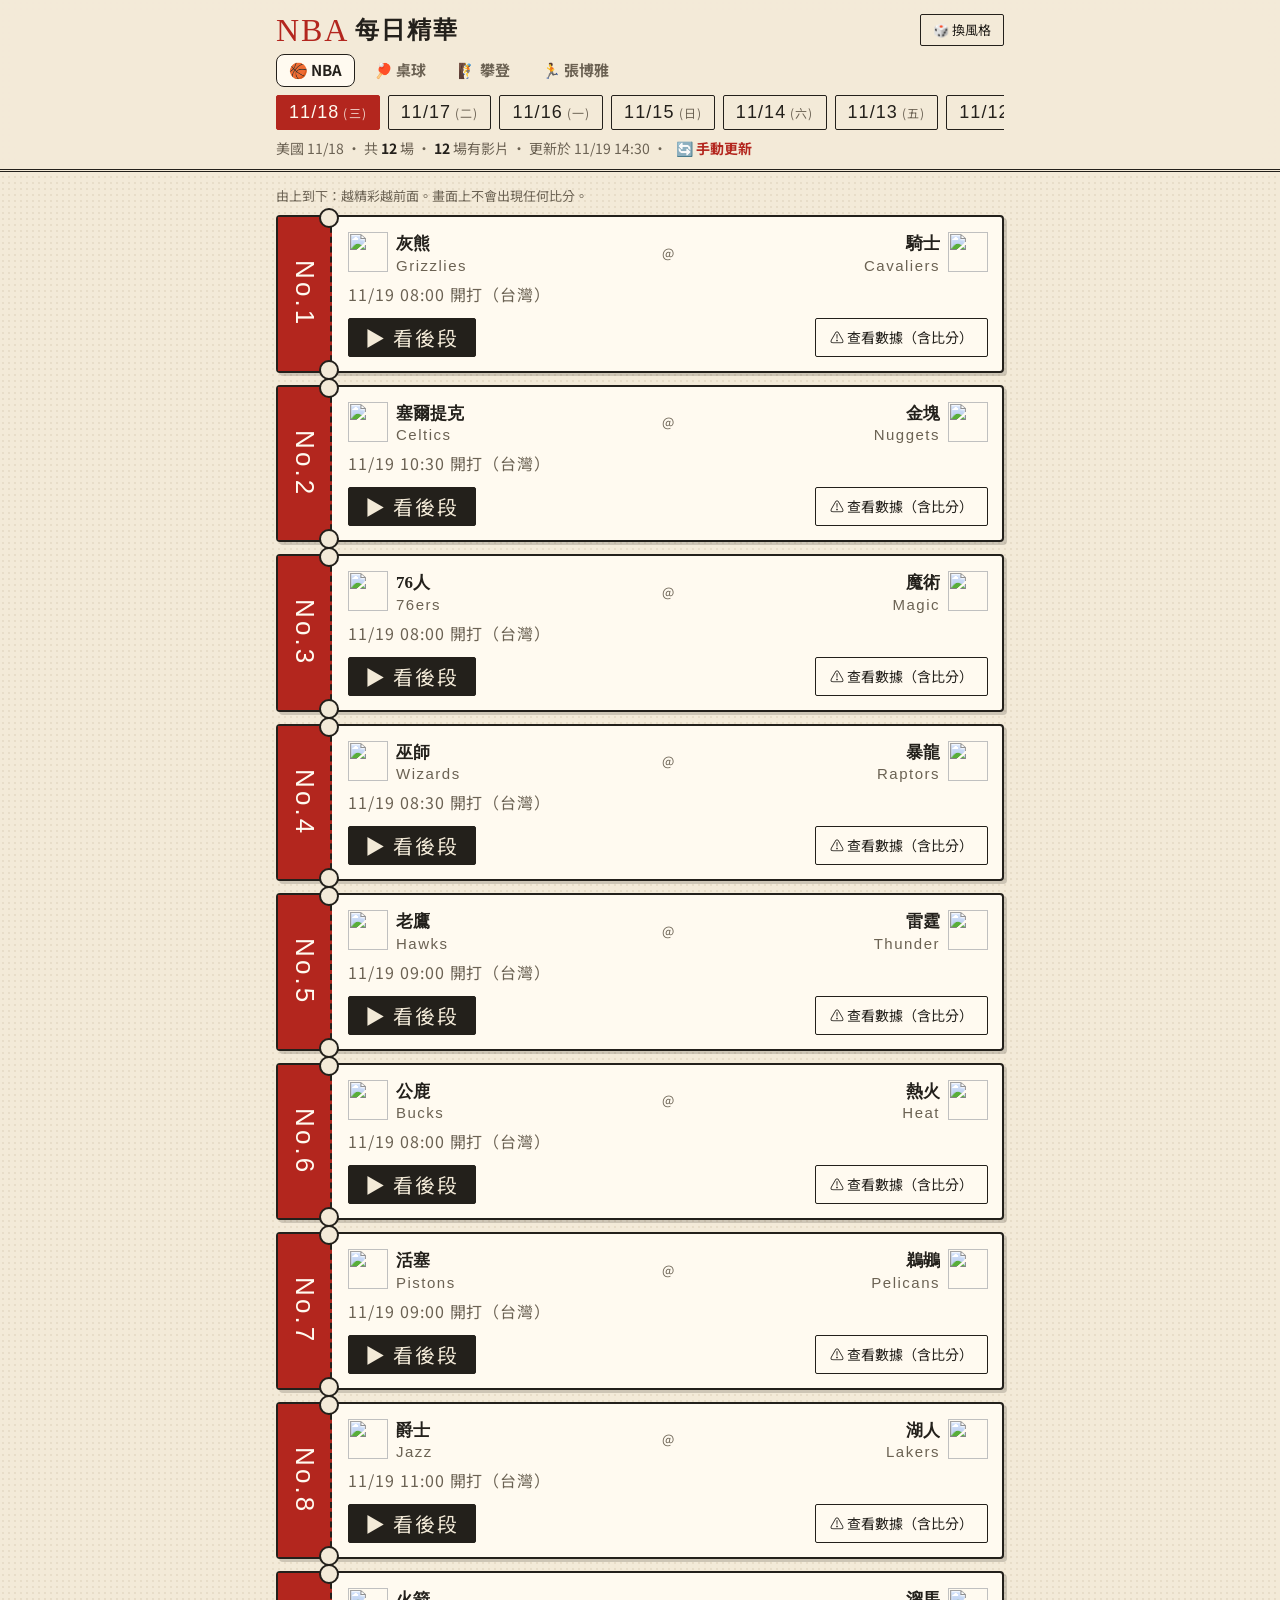
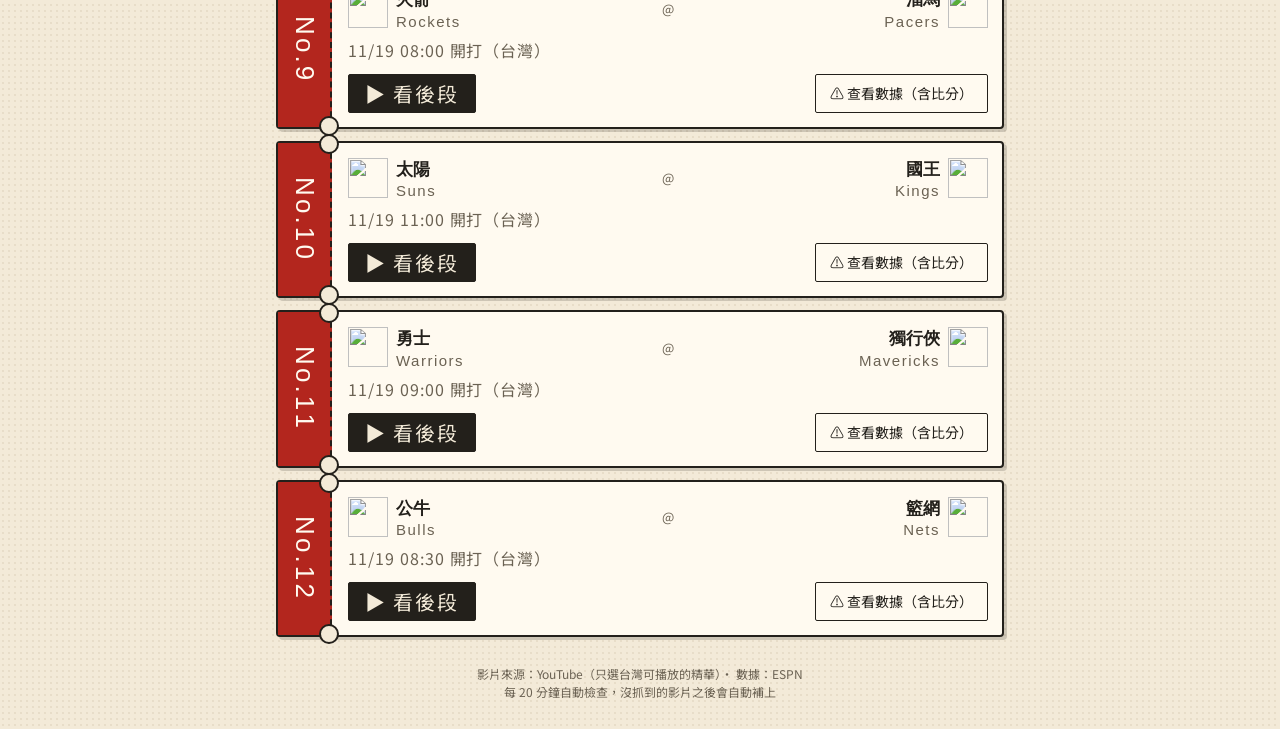
==== commit 7d60c289: "新增攀登與張博雅分頁 攀登（docs/climb.html） - World Climbing 官方頻道，只收女子抱石／先鋒；完整轉播在台灣被封鎖，改用精華集 - 依說明欄章節切出「女子準決賽／決賽」" ====
--- a/docs/index.html
+++ b/docs/index.html
@@ -31,7 +31,7 @@
       <h1><span class="h1a">NBA</span><span class="h1b">每日精華</span></h1>
       <button class="skin-btn" id="skin-btn" type="button" title="換一種風格">🎲 換風格</button>
     </div>
-    <nav class="tabs" aria-label="運動"><a class="tab" href="./" aria-current="page">🏀 NBA</a><a class="tab" href="tt.html">🏓 桌球</a></nav>
+    <nav class="tabs" aria-label="運動"><a class="tab" href="./" aria-current="page">🏀 NBA</a><a class="tab" href="tt.html">🏓 桌球</a><a class="tab" href="climb.html">🧗 攀登</a><a class="tab" href="zby.html">🏃 張博雅</a></nav>
     <nav class="dates" id="dates" aria-label="選擇日期"></nav>
     <p class="summary"><span id="summary"></span>
       <a class="refresh" href="https://github.com/kenaigogo-lang/DailyHighlight/actions/workflows/update.yml" target="_blank" rel="noopener" title="到 GitHub 按 Run workflow，約 1 分鐘後重新整理本頁">🔄 手動更新</a></p>
--- a/docs/style.css
+++ b/docs/style.css
@@ -178,3 +178,14 @@
 .team img.flagimg { width: 34px; height: 24px; object-fit: cover; border-radius: 3px; box-shadow: 0 0 0 1px rgba(0,0,0,.15); }
 
 .cover-link { color: #fff; font-size: 14px; text-decoration: underline; padding: 6px 16px; text-align: center; }
+
+/* ---------- 攀登／張博雅：一張卡片多個影片按鈕 ---------- */
+.ev-head { display: flex; flex-direction: column; min-width: 0; }
+.ev-name { font-weight: 800; font-size: 18px; }
+.ev-sub { color: var(--muted); font-size: 12px; }
+.event .meta { margin-left: 0; }
+.items { gap: 8px; }
+.items .item { display: inline-flex; gap: 4px; align-items: center; }
+.items .btn.primary { font-size: 14px; padding: 7px 12px; }
+.btn.swap { padding: 6px 8px; font-size: 12px; }
+.btn[disabled] { opacity: .5; }
--- a/docs/skins.css
+++ b/docs/skins.css
@@ -142,3 +142,9 @@
 
 /* 桌球：國旗維持長方形 */
 [data-skin="D"] .team img.flagimg { background: transparent; border-radius: 3px; padding: 0; }
+
+/* 攀登／張博雅卡片：C 主題票根寫日期、D 主題不用浮水印號碼 */
+[data-skin="C"] .event .stub { font-size: 20px; }
+[data-skin="D"] .event .ev-name, [data-skin="D"] .event .ev-sub, [data-skin="D"] .event .meta { color: #fff; text-shadow: 0 2px 6px rgba(0,0,0,.35); }
+[data-skin="E"] .event .ev-name { font-weight: 900; }
+[data-skin="C"] .items .btn.primary { font-size: 17px; padding: 4px 12px; }
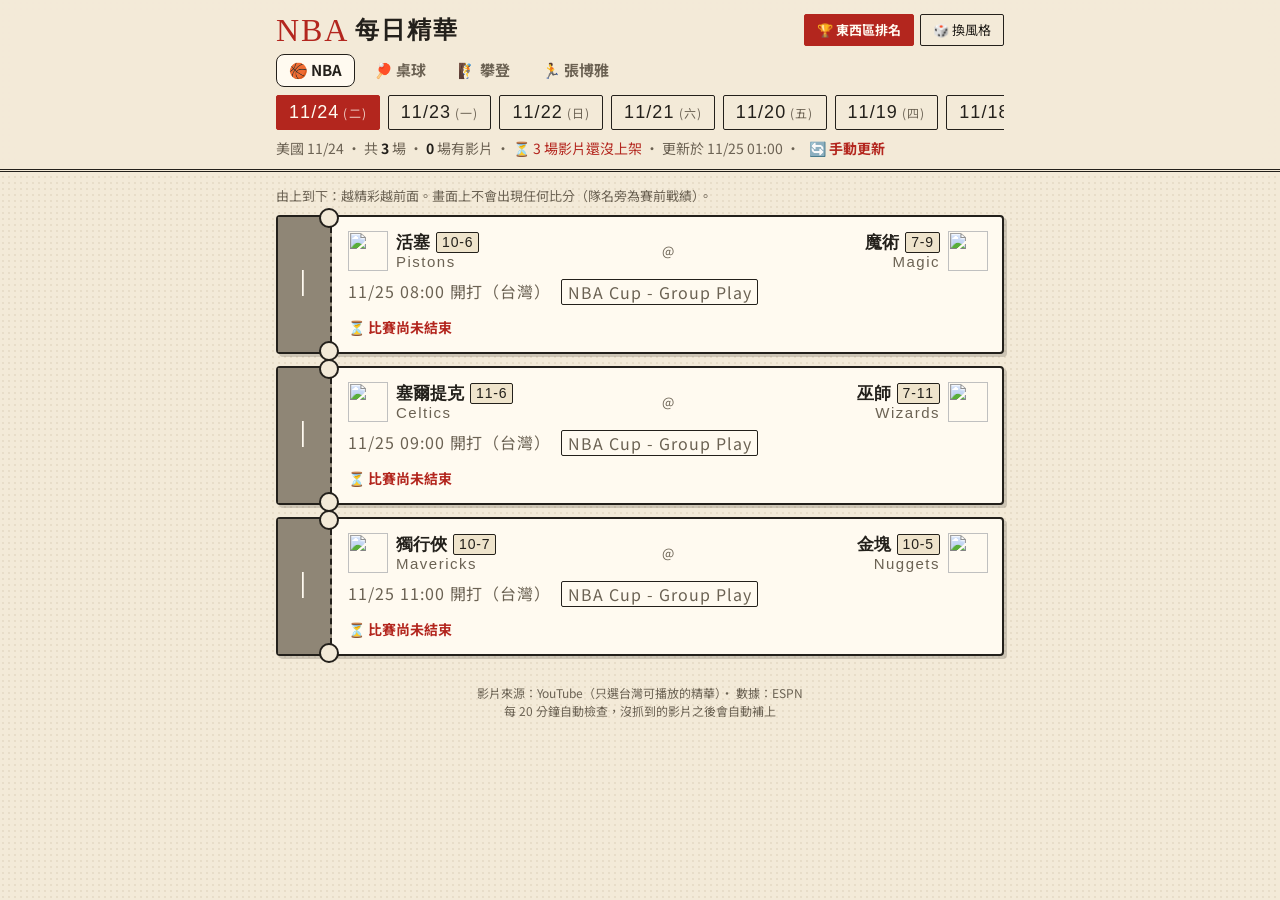
==== commit 872a2564: "feat(nba): 新增各隊賽前戰績與最新東西區排名表視窗" ====
--- a/docs/index.html
+++ b/docs/index.html
@@ -29,7 +29,10 @@
   <div class="wrap">
     <div class="titlebar">
       <h1><span class="h1a">NBA</span><span class="h1b">每日精華</span></h1>
-      <button class="skin-btn" id="skin-btn" type="button" title="換一種風格">🎲 換風格</button>
+      <div class="title-actions">
+        <button class="standings-btn" id="standings-btn" type="button" title="查看當下最新東西區戰績排名">🏆 東西區排名</button>
+        <button class="skin-btn" id="skin-btn" type="button" title="換一種風格">🎲 換風格</button>
+      </div>
     </div>
     <nav class="tabs" aria-label="運動"><a class="tab" href="./" aria-current="page">🏀 NBA</a><a class="tab" href="tt.html">🏓 桌球</a><a class="tab" href="climb.html">🧗 攀登</a><a class="tab" href="zby.html">🏃 張博雅</a></nav>
     <nav class="dates" id="dates" aria-label="選擇日期"></nav>
@@ -39,7 +42,7 @@
 </header>
 
 <main class="wrap">
-  <p class="hint">由上到下：越精彩越前面。畫面上不會出現任何比分。</p>
+  <p class="hint">由上到下：越精彩越前面。畫面上不會出現任何比分（隊名旁為賽前戰績）。</p>
   <ol class="games" id="games"></ol>
   <p class="empty" id="empty" hidden></p>
 </main>
@@ -48,6 +51,31 @@
   影片來源：YouTube（只選台灣可播放的精華）· 數據：ESPN<br>
   每 20 分鐘自動檢查，沒抓到的影片之後會自動補上
 </footer>
+
+<div class="modal-backdrop" id="standings-modal" role="dialog" aria-modal="true" aria-labelledby="standings-title" hidden>
+  <div class="modal-card">
+    <div class="modal-head">
+      <div class="modal-title-wrap">
+        <h2 id="standings-title">🏆 NBA 東西區最新排名</h2>
+        <p class="modal-sub" id="standings-sub">載入中…</p>
+      </div>
+      <div class="modal-head-actions">
+        <button class="btn small modal-refresh" id="standings-refresh" type="button" title="重新抓取當下最新排名">🔄 更新</button>
+        <button class="modal-close" id="standings-close" type="button" aria-label="關閉視窗">✕</button>
+      </div>
+    </div>
+    <div class="conf-tabs" role="tablist" aria-label="選擇分區">
+      <button class="conf-tab" id="conf-east-btn" type="button" role="tab" aria-selected="true" data-conf="east">東區 Eastern</button>
+      <button class="conf-tab" id="conf-west-btn" type="button" role="tab" aria-selected="false" data-conf="west">西區 Western</button>
+    </div>
+    <div class="modal-body" id="standings-body"></div>
+    <div class="modal-foot">
+      <span class="legend-item"><i class="dot playoff"></i>前 6 名晉級季後賽</span>
+      <span class="legend-item"><i class="dot playin"></i>7–10 名附加賽</span>
+      <span class="legend-note">已含最新完賽結果</span>
+    </div>
+  </div>
+</div>
 
 <template id="tpl-game">
   <li class="game">
--- a/docs/style.css
+++ b/docs/style.css
@@ -46,9 +46,18 @@
   border-bottom: 1px solid var(--border);
   padding-top: env(safe-area-inset-top);
 }
-.titlebar { display: flex; align-items: center; justify-content: space-between; gap: 10px; padding: 14px 0 8px; }
+.titlebar { display: flex; align-items: center; justify-content: space-between; gap: 8px; padding: 14px 0 8px; }
 h1 { font-size: 20px; margin: 0; letter-spacing: .02em; display: flex; gap: 6px; align-items: center; }
-.skin-btn { font: inherit; font-size: 13px; border: 1px solid var(--border); background: var(--surface); color: var(--text); border-radius: 999px; padding: 5px 12px; cursor: pointer; flex: 0 0 auto; }
+.title-actions { display: flex; align-items: center; gap: 6px; flex: 0 0 auto; }
+.standings-btn, .skin-btn {
+  font: inherit; font-size: 13px; border-radius: 999px; padding: 5px 12px;
+  cursor: pointer; flex: 0 0 auto; white-space: nowrap;
+  transition: transform .12s ease, filter .15s ease;
+}
+.standings-btn:hover, .skin-btn:hover { filter: brightness(1.06); }
+.standings-btn:active, .skin-btn:active { transform: translateY(1px); }
+.standings-btn { border: 1px solid var(--accent); background: var(--accent); color: var(--accent-text); font-weight: 700; }
+.skin-btn { border: 1px solid var(--border); background: var(--surface); color: var(--text); }
 .stub { display: none; }
 .dates {
   display: flex; gap: 8px; overflow-x: auto; padding-bottom: 8px;
@@ -90,8 +99,15 @@
 .team { flex: 1; display: flex; align-items: center; gap: 8px; min-width: 0; }
 .team.home { flex-direction: row-reverse; text-align: right; }
 .team img { width: 40px; height: 40px; object-fit: contain; flex: 0 0 auto; }
-.team .name { font-weight: 700; font-size: 17px; white-space: nowrap; overflow: hidden; text-overflow: ellipsis; }
-.team .name small { display: block; font-weight: 400; font-size: 12px; color: var(--muted); }
+.team .name { font-weight: 700; font-size: 17px; white-space: nowrap; overflow: hidden; text-overflow: ellipsis; min-width: 0; }
+.team .name-line { display: flex; align-items: center; gap: 6px; flex-wrap: wrap; white-space: normal; line-height: 1.25; }
+.team.home .name-line { justify-content: flex-end; }
+.team .rec {
+  font-size: 12px; font-weight: 700; font-variant-numeric: tabular-nums; line-height: 1.3;
+  padding: 1px 6px; border-radius: 999px; background: var(--surface-2); color: var(--muted);
+  flex: 0 0 auto; letter-spacing: .01em;
+}
+.team .name small { display: block; font-weight: 400; font-size: 12px; color: var(--muted); white-space: nowrap; overflow: hidden; text-overflow: ellipsis; }
 .at { color: var(--muted); font-size: 13px; flex: 0 0 auto; }
 
 .meta { display: flex; gap: 10px; flex-wrap: wrap; margin: 8px 0 0 40px; font-size: 13px; color: var(--muted); }
@@ -158,8 +174,10 @@
 .foot { color: var(--muted); font-size: 12px; text-align: center; padding: 28px 16px calc(28px + env(safe-area-inset-bottom)); }
 
 @media (max-width: 420px) {
+  .standings-btn, .skin-btn { font-size: 12px; padding: 5px 9px; }
   .team img { width: 32px; height: 32px; }
   .team .name { font-size: 15px; }
+  .team .rec { font-size: 11px; padding: 1px 5px; }
   .meta { margin-left: 0; }
 }
 
@@ -189,3 +207,111 @@
 .items .btn.primary { font-size: 14px; padding: 7px 12px; }
 .btn.swap { padding: 6px 8px; font-size: 12px; }
 .btn[disabled] { opacity: .5; }
+
+/* ---------- 東西區排名視窗 ---------- */
+body.modal-open { overflow: hidden; }
+.modal-backdrop {
+  position: fixed; inset: 0; z-index: 50;
+  background: rgba(8, 10, 15, .68);
+  backdrop-filter: blur(5px); -webkit-backdrop-filter: blur(5px);
+  display: flex; align-items: center; justify-content: center;
+  padding: 16px;
+  animation: modal-fade .16s ease-out;
+}
+.modal-backdrop[hidden] { display: none; }
+@keyframes modal-fade { from { opacity: 0; } to { opacity: 1; } }
+@keyframes modal-pop { from { opacity: 0; transform: translateY(10px) scale(.98); } to { opacity: 1; transform: none; } }
+
+.modal-card {
+  width: 100%; max-width: 960px; max-height: calc(100dvh - 32px);
+  display: flex; flex-direction: column;
+  background: var(--surface); color: var(--text);
+  border: 1px solid var(--border); border-radius: var(--radius);
+  box-shadow: 0 24px 60px rgba(0, 0, 0, .5);
+  overflow: hidden;
+  animation: modal-pop .18s cubic-bezier(.16, 1, .3, 1);
+}
+.modal-head {
+  display: flex; align-items: flex-start; justify-content: space-between; gap: 12px;
+  padding: 15px 18px 12px; border-bottom: 1px solid var(--border);
+}
+.modal-head h2 { margin: 0; font-size: 18px; line-height: 1.25; }
+.modal-sub { margin: 3px 0 0; font-size: 12px; color: var(--muted); }
+.modal-head-actions { display: flex; align-items: center; gap: 8px; flex: 0 0 auto; }
+.modal-close {
+  width: 32px; height: 32px; border-radius: 50%;
+  border: 1px solid var(--border); background: var(--surface-2); color: var(--text);
+  font: inherit; font-size: 14px; cursor: pointer; display: grid; place-items: center;
+}
+.modal-close:hover { filter: brightness(1.08); }
+
+.conf-tabs { display: flex; gap: 8px; padding: 10px 18px 2px; }
+.conf-tab {
+  flex: 1; font: inherit; font-size: 14px; font-weight: 700;
+  padding: 7px 12px; border-radius: 10px;
+  border: 1px solid var(--border); background: var(--surface-2); color: var(--muted);
+  cursor: pointer; transition: background-color .15s, color .15s, border-color .15s;
+}
+.conf-tab[aria-selected="true"] {
+  background: var(--accent); border-color: var(--accent); color: var(--accent-text);
+}
+
+.modal-body { padding: 10px 18px 14px; overflow-y: auto; -webkit-overflow-scrolling: touch; flex: 1; }
+.st-loading { text-align: center; color: var(--muted); padding: 36px 0; margin: 0; }
+.standings-grid[data-active="east"] .conf-pane[data-conf="west"],
+.standings-grid[data-active="west"] .conf-pane[data-conf="east"] { display: none; }
+.conf-heading { display: none; margin: 0 0 8px; font-size: 16px; align-items: baseline; gap: 6px; }
+.conf-heading small { font-size: 12px; font-weight: 600; color: var(--muted); }
+
+@media (min-width: 880px) {
+  .conf-tabs { display: none; }
+  .standings-grid { display: grid; grid-template-columns: minmax(0, 1fr) minmax(0, 1fr); gap: 22px; }
+  .standings-grid .conf-pane { display: block !important; }
+  .conf-heading { display: flex; }
+}
+
+.st-table th, .st-table td { padding: 6px 7px; vertical-align: middle; }
+.st-table tbody tr:hover td { background: color-mix(in srgb, var(--surface-2) 65%, var(--surface)); }
+.st-team { display: flex; align-items: center; gap: 7px; font-weight: 700; }
+.st-team img { width: 22px; height: 22px; object-fit: contain; flex: 0 0 auto; }
+.st-seed {
+  width: 20px; flex: 0 0 20px; text-align: center;
+  font-size: 12px; font-weight: 800; line-height: 1.4; border-radius: 5px;
+  background: var(--surface-2); color: var(--muted);
+}
+tr.tier-playoff .st-seed { background: var(--accent); color: var(--accent-text); }
+tr.tier-playin .st-seed { background: color-mix(in srgb, var(--warn) 22%, var(--surface-2)); color: var(--warn); }
+tr.cut-playoff td { border-bottom: 2px solid var(--accent); }
+tr.cut-playin td { border-bottom: 2px dashed var(--muted); }
+.st-wl { font-weight: 700; color: var(--text); }
+
+.strk { display: inline-block; padding: 1px 6px; border-radius: 6px; font-size: 12px; font-weight: 700; }
+.strk-w { background: rgba(34, 197, 94, .18); color: #4ade80; }
+.strk-l { background: rgba(248, 113, 113, .18); color: #f87171; }
+@media (prefers-color-scheme: light) {
+  :root:not([data-theme="dark"]):not([data-skin="D"]):not([data-skin="E"]) .strk-w { background: rgba(21, 128, 61, .12); color: #15803d; }
+  :root:not([data-theme="dark"]):not([data-skin="D"]):not([data-skin="E"]) .strk-l { background: rgba(185, 28, 28, .11); color: #b91c1c; }
+}
+
+.modal-foot {
+  display: flex; flex-wrap: wrap; align-items: center; gap: 12px;
+  padding: 10px 18px; border-top: 1px solid var(--border);
+  background: var(--surface-2); font-size: 12px; color: var(--muted);
+}
+.legend-item { display: inline-flex; align-items: center; gap: 5px; }
+.legend-item .dot { width: 8px; height: 8px; border-radius: 2px; display: inline-block; }
+.legend-item .dot.playoff { background: var(--accent); }
+.legend-item .dot.playin { background: var(--warn); }
+.legend-note { margin-left: auto; }
+
+@media (max-width: 520px) {
+  .modal-backdrop { padding: 0; align-items: flex-end; }
+  .modal-card {
+    max-height: 90dvh; border-radius: 18px 18px 0 0; border-bottom: 0;
+    padding-bottom: env(safe-area-inset-bottom);
+  }
+  .modal-head, .modal-body, .modal-foot, .conf-tabs { padding-left: 14px; padding-right: 14px; }
+  .modal-head h2 { font-size: 16.5px; }
+  .st-table th, .st-table td { padding: 6px 5px; }
+  .legend-note { margin-left: 0; }
+}
--- a/docs/skins.css
+++ b/docs/skins.css
@@ -148,3 +148,66 @@
 [data-skin="D"] .event .ev-name, [data-skin="D"] .event .ev-sub, [data-skin="D"] .event .meta { color: #fff; text-shadow: 0 2px 6px rgba(0,0,0,.35); }
 [data-skin="E"] .event .ev-name { font-weight: 900; }
 [data-skin="C"] .items .btn.primary { font-size: 17px; padding: 4px 12px; }
+
+/* ---------------------------------------------------------
+   戰績標籤與東西區排名視窗（C / D / E 三種風格適配）
+   --------------------------------------------------------- */
+[data-skin="C"] .standings-btn { border: 1.5px solid var(--accent); border-radius: 2px; }
+[data-skin="C"] .team .rec {
+  font: 400 14px/1.15 "Bebas Neue", sans-serif; letter-spacing: .06em;
+  background: var(--surface-2); color: var(--text); border: 1px solid var(--border); border-radius: 2px; padding: 1px 5px;
+}
+[data-skin="C"] .modal-card { border: 2px solid var(--border); border-radius: 4px; box-shadow: 6px 6px 0 rgba(35, 32, 27, .28); }
+[data-skin="C"] .modal-head { border-bottom: 3px double var(--border); }
+[data-skin="C"] .modal-head h2, [data-skin="C"] .conf-heading { font-family: "Noto Serif TC", serif; font-weight: 900; }
+[data-skin="C"] .conf-heading small { font: 400 15px "Bebas Neue", sans-serif; letter-spacing: .08em; }
+[data-skin="C"] .conf-tab, [data-skin="C"] .modal-close, [data-skin="C"] .st-seed, [data-skin="C"] .strk { border-radius: 2px; }
+[data-skin="C"] tr.tier-playin .st-seed { background: rgba(180, 102, 14, .18); color: #8c4b00; }
+[data-skin="C"] .legend-item .dot.playin { background: #b4660e; }
+[data-skin="C"] .strk-w { background: rgba(21, 128, 61, .13); color: #166534; }
+[data-skin="C"] .strk-l { background: rgba(179, 38, 30, .12); color: #991b1b; }
+
+[data-skin="D"] .standings-btn { border: 0; }
+[data-skin="D"] .team .rec {
+  background: rgba(0, 0, 0, .38); color: #fff;
+  border: 1px solid rgba(255, 255, 255, .2); text-shadow: none;
+}
+[data-skin="D"] .modal-head h2 { font: 400 21px/1.15 "Anton", "Noto Sans TC", sans-serif; letter-spacing: .02em; }
+[data-skin="D"] .conf-heading { font-weight: 900; }
+[data-skin="D"] .conf-heading small { font: 400 14px "Anton", sans-serif; letter-spacing: .06em; text-transform: uppercase; }
+[data-skin="D"] .conf-tab { border-radius: 999px; border: 0; }
+[data-skin="D"] .modal-refresh { background: var(--surface-2); color: var(--text); }
+[data-skin="D"] .st-team img { background: #fff; border-radius: 50%; padding: 2px; }
+
+[data-skin="E"] .standings-btn {
+  border-radius: 0; transform: skewX(-12deg);
+  background: var(--accent); border: 2px solid var(--accent); color: #fff; font-weight: 800;
+}
+[data-skin="E"] .team .rec {
+  background: #0d2a6b; color: #fff; border-radius: 0; transform: skewX(-10deg);
+  font: italic 700 13px/1.2 "Barlow Condensed", sans-serif; letter-spacing: .03em; padding: 1px 6px;
+}
+[data-skin="E"] .modal-card { border-radius: 4px; border: 0; border-top: 5px solid var(--accent); }
+[data-skin="E"] .modal-refresh { background: var(--surface-2); border-color: rgba(255, 255, 255, .35); color: #fff; }
+[data-skin="E"] .conf-tab { border-radius: 0; transform: skewX(-10deg); font: italic 700 16px "Barlow Condensed", "Noto Sans TC", sans-serif; }
+[data-skin="E"] .conf-heading { font: italic 800 19px/1.1 "Barlow Condensed", "Noto Sans TC", sans-serif; text-transform: uppercase; }
+[data-skin="E"] .st-team img { background: #fff; border-radius: 50%; padding: 2px; }
+[data-skin="E"] .st-seed { border-radius: 0; transform: skewX(-8deg); font-family: "Barlow Condensed", sans-serif; font-style: italic; font-size: 13px; }
+[data-skin="E"] .strk-w { background: rgba(16, 185, 129, .22); color: #6ee7b7; }
+[data-skin="E"] .strk-l { background: rgba(239, 68, 68, .24); color: #fca5a5; }
+
+@media (max-width: 420px) {
+  [data-skin="C"] .game { padding-left: 56px; }
+  [data-skin="C"] .stub { width: 42px; font-size: 21px; }
+  [data-skin="C"] h1 { font-size: 26px; }
+  [data-skin="C"] h1 .h1b { font-size: 20px; }
+  [data-skin="D"] h1 { font-size: 25px; }
+  [data-skin="D"] h1 .h1b { font-size: 20px; }
+  [data-skin="E"] h1 { font-size: 21px; }
+  [data-skin="E"] h1 span { padding: 5px 8px; }
+  [data-skin="E"] h1 .h1b { font-size: 16px; }
+}
+@media (max-width: 520px) {
+  [data-skin="C"] .modal-card { border-radius: 8px 8px 0 0; }
+  [data-skin="E"] .modal-card { border-radius: 6px 6px 0 0; }
+}
